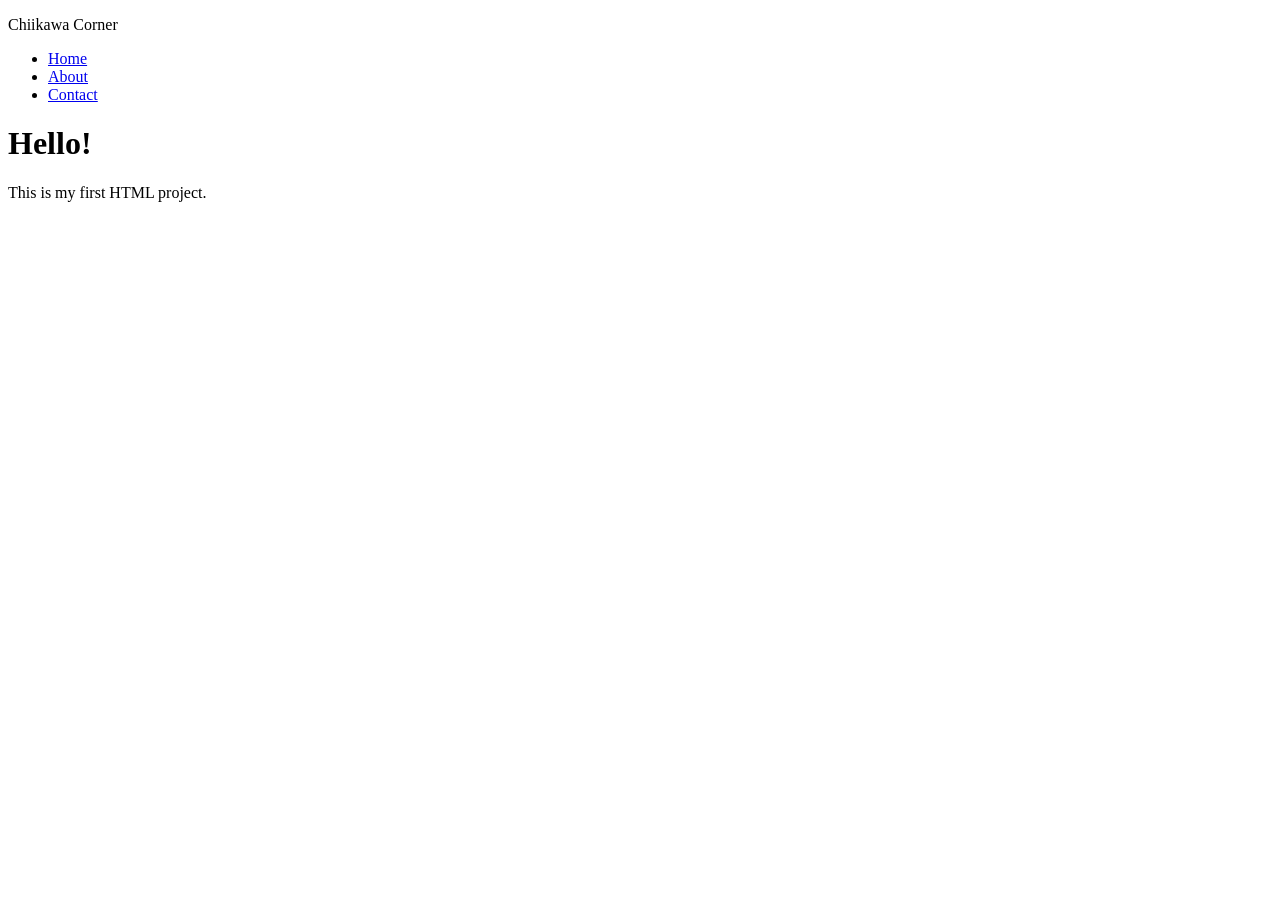
==== index.html @ 1ddcd7ef "First try" ====
<!DOCTYPE html>
<html lang="en">
<head>
    <meta charset="UTF-8">
    <meta name="viewport" content="width=device-width, initial-scale=1.0">
    <title>Chiikawa Corner - Home</title>
    <link rel="stylesheet" href="style.css">
</head>
<body>
    <header>
        <div class="container">
            <p class="name">Chiikawa Corner</p>
            <nav>
                <ul>
                    <li><a href="index.html">Home</a></li>
                    <li><a href="about.html">About</a></li>
                    <li><a href="contact.html">Contact</a></li>
                </ul>
        </div>
    </header>
    <h1>Hello!</h1>
    <p>This is my first HTML project.</p>
</body>
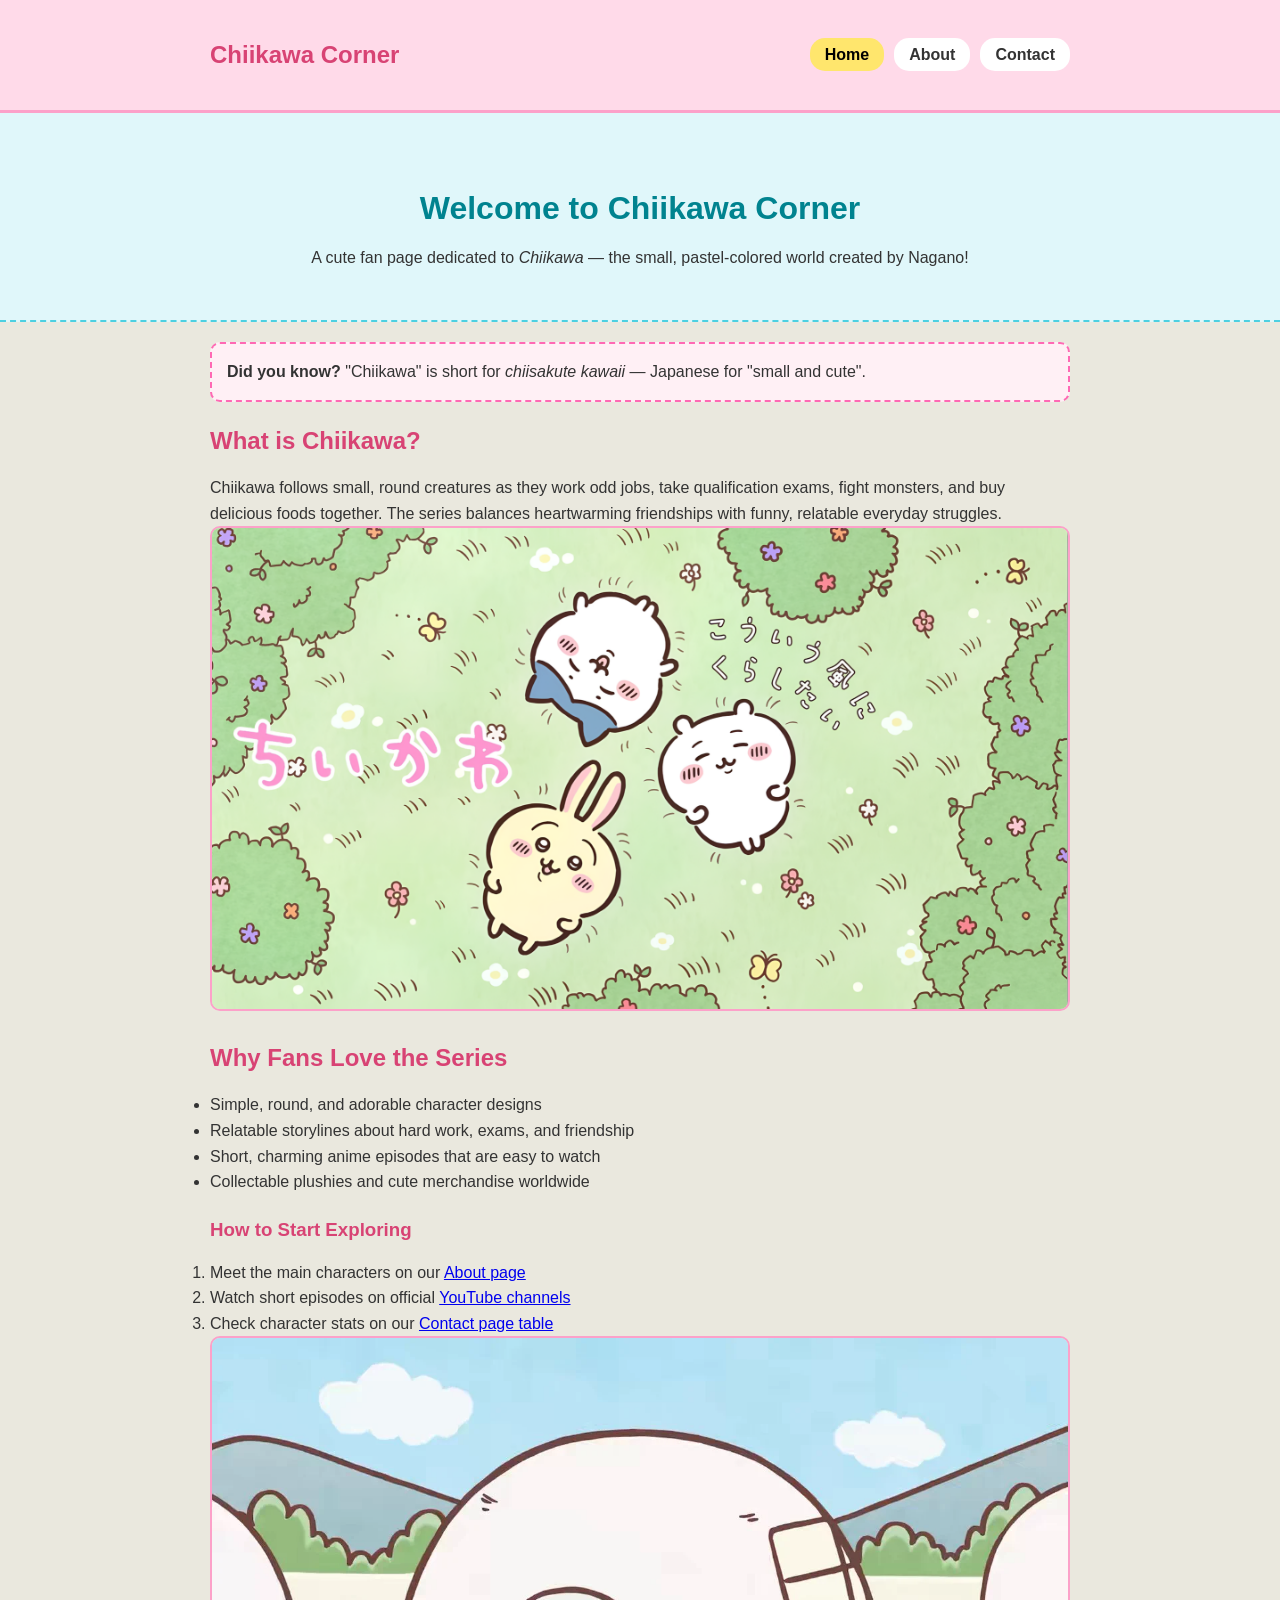
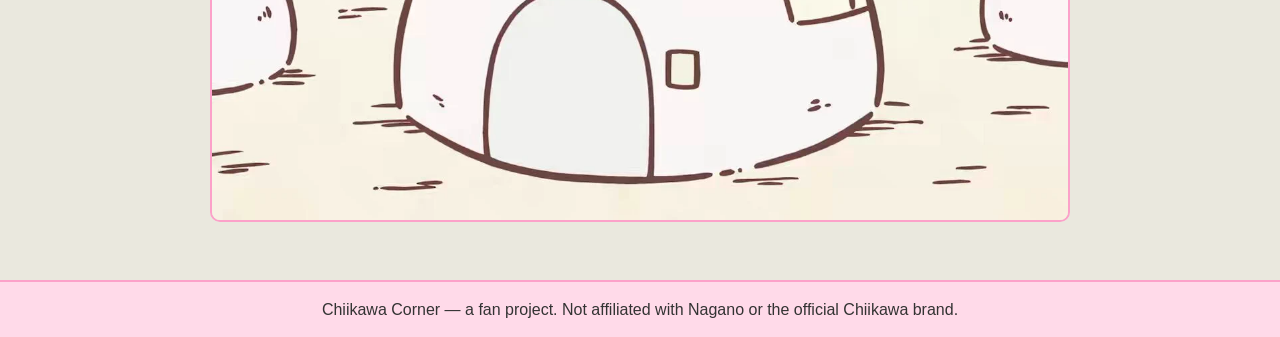
==== commit 9dc70560: "Final commit" ====
--- a/index.html
+++ b/index.html
@@ -4,20 +4,67 @@
     <meta charset="UTF-8">
     <meta name="viewport" content="width=device-width, initial-scale=1.0">
     <title>Chiikawa Corner - Home</title>
-    <link rel="stylesheet" href="style.css">
+    <link rel="stylesheet" href="css/style.css">
 </head>
 <body>
     <header>
         <div class="container">
-            <p class="name">Chiikawa Corner</p>
+            <p class="site-title">Chiikawa Corner</p>
             <nav>
                 <ul>
-                    <li><a href="index.html">Home</a></li>
+                    <li><a href="index.html" class="active">Home</a></li>
                     <li><a href="about.html">About</a></li>
                     <li><a href="contact.html">Contact</a></li>
                 </ul>
+            </nav>
         </div>
     </header>
-    <h1>Hello!</h1>
-    <p>This is my first HTML project.</p>
-</body>+
+    <div class="hero">
+        <div class="container"> 
+            <h1>Welcome to Chiikawa Corner</h1> 
+            <p>A cute fan page dedicated to <em>Chiikawa</em> — the small, pastel-colored world created by Nagano!</p> 
+        </div>
+    </div>
+
+    <main>
+        <div class="container"> 
+            <section id="intro-highlight">
+                <p><strong>Did you know?</strong> "Chiikawa" is short for <em>chiisakute kawaii</em> — Japanese for "small and cute".</p> 
+            </section>
+
+            <section class="info-section"> 
+                <h2>What is Chiikawa?</h2> 
+                <p>Chiikawa follows small, round creatures as they work odd jobs, take qualification exams, fight monsters, and buy delicious foods together. The series balances heartwarming friendships with funny, relatable everyday struggles.</p> 
+                <div class="image-center">
+                    <img src="images/friends-illustration.png" alt="Chiikawa, Hachiware, and Usagi together"> 
+                </div>
+            </section>
+
+            <section class="info-section"> 
+                <h2>Why Fans Love the Series</h2> 
+                <ul> 
+                    <li>Simple, round, and adorable character designs</li> 
+                    <li>Relatable storylines about hard work, exams, and friendship</li> 
+                    <li>Short, charming anime episodes that are easy to watch</li> 
+                    <li>Collectable plushies and cute merchandise worldwide</li> 
+                </ul>
+
+                <h3>How to Start Exploring</h3> 
+                <ol> 
+                    <li>Meet the main characters on our <a href="about.html">About page</a></li> 
+                    <li>Watch short episodes on official <a href="https://www.youtube.com/@ChiikawaStation/videos" target="_blank" rel="noopener">YouTube channels</a></li>
+                    <li>Check character stats on our <a href="contact.html">Contact page table</a></li> 
+                </ol> 
+                <div class="image-center">
+                    <img src="images/houses.png" alt="Chiikawa houses"> 
+                </div>
+            </section> 
+        </div> 
+    </main> 
+
+    <footer> 
+        <p>Chiikawa Corner — a fan project. Not affiliated with Nagano or the official Chiikawa brand.</p> 
+    </footer>
+</body>
+</html>
--- a/css/style.css
+++ b/css/style.css
@@ -0,0 +1,257 @@
+
+* {
+    box-sizing: border-box;
+    margin: 0;
+    padding: 0;
+}
+
+body {
+    font-family: Arial, sans-serif;
+    background-color: #eae8de;
+    color: #333;
+    line-height: 1.6;
+}
+
+.container {
+    max-width: 900px;
+    margin: 0 auto;
+    padding: 20px;
+}
+
+
+header {
+    background-color: #ffdae9;
+    padding: 1rem 0;
+    border-bottom: 3px solid #fca1c9;
+}
+
+header .container {
+    display: flex;
+    justify-content: space-between;
+    align-items: center;
+}
+
+.site-title {
+    font-size: 1.5rem;
+    font-weight: bold;
+    color: #d84374;
+}
+
+nav ul {
+    list-style: none;
+    display: flex;
+    gap: 10px;
+}
+
+nav a {
+    text-decoration: none;
+    color: #333;
+    background-color: white;
+    padding: 8px 15px;
+    border-radius: 15px;
+    font-weight: bold;
+}
+
+
+nav a:hover, nav a.active {
+    background-color: #ffe66d;
+    color: black;
+}
+
+
+.hero {
+    background-color: #e0f7fa;
+    text-align: center;
+    padding: 30px 20px;
+    border-bottom: 2px dashed #4dd0e1;
+}
+
+.hero h1 {
+    color: #00838f;
+    margin-bottom: 10px;
+}
+
+
+h1, h2, h3 {
+    color: #d84374;
+    margin-bottom: 15px;
+    margin-top: 20px;
+}
+
+
+#intro-highlight {
+    background-color: #fff0f5;
+    border: 2px dashed rgb(255, 105, 180);
+    padding: 15px;
+    border-radius: 10px;
+    margin-bottom: 20px;
+}
+
+
+.character-grid {
+    display: flex;
+    gap: 15px;
+    flex-wrap: wrap;
+    margin: 20px 0;
+}
+
+.character-card {
+    flex: 1;
+    min-width: 250px;
+    background-color: white;
+    border: 2px solid #fca1c9;
+    border-radius: 12px;
+    padding: 15px;
+}
+
+.chiikawa-card { background-color: #fff8fa; }
+.hachiware-card { background-color: #f4f8ff; border-color: #90caf9; }
+.usagi-card { background-color: #fffde7; border-color: #ffe082; }
+
+.card-image {
+    text-align: center;
+    margin-bottom: 12px;
+}
+
+.card-image img {
+    max-height: 120px;
+    width: auto;
+    border: none;
+    background: transparent;
+}
+
+.badge {
+    background-color: #d84374;
+    color: white;
+    font-size: 0.8rem;
+    padding: 2px 8px;
+    border-radius: 8px;
+}
+
+
+img {
+    max-width: 100%;
+    height: auto;
+    border-radius: 10px;
+    border: 2px solid #fca1c9;
+}
+
+figure {
+    text-align: center;
+    background: white;
+    padding: 10px;
+    border-radius: 10px;
+    margin: 20px 0;
+}
+
+figcaption {
+    font-style: italic;
+    color: #666;
+    margin-top: 5px;
+}
+
+blockquote {
+    background-color: #eef7ff;
+    border-left: 5px solid rgb(74, 144, 226); 
+    padding: 10px 15px;
+    margin: 20px 0;
+}
+
+.media-frame {
+    margin: 20px 0;
+}
+
+
+table {
+    width: 100%;
+    border-collapse: collapse;
+    margin: 20px 0;
+    background: white;
+}
+
+caption {
+    font-weight: bold;
+    color: #d84374;
+    text-align: left;
+    margin-bottom: 5px;
+}
+
+th, td {
+    padding: 10px;
+    border: 1px solid #ffd1dc;
+    text-align: left;
+}
+
+thead tr {
+    background-color: #ffc0cb;
+}
+
+tbody tr:nth-child(even) {
+    background-color: #fff9fb;
+}
+
+
+fieldset {
+    border: 2px solid #fca1c9;
+    border-radius: 10px;
+    padding: 15px;
+    margin-bottom: 15px;
+    background: white;
+}
+
+legend {
+    color: #d84374;
+    font-weight: bold;
+    padding: 0 5px;
+}
+
+.field {
+    margin-bottom: 12px;
+    display: flex;
+    flex-direction: column;
+}
+
+.field label {
+    font-weight: bold;
+    margin-bottom: 4px;
+}
+
+input[type="text"],
+input[type="email"],
+input[type="date"],
+input[type="number"],
+textarea {
+    padding: 8px;
+    border: 1px solid #ccc;
+    border-radius: 5px;
+}
+
+
+input:focus, textarea:focus {
+    outline: none;
+    border-color: #d84374;
+    background-color: #fff0f5;
+}
+
+button[type="submit"] {
+    background-color: #fca1c9;
+    color: white;
+    border: none;
+    padding: 10px 20px;
+    font-weight: bold;
+    border-radius: 15px;
+    cursor: pointer;
+}
+
+button[type="submit"]:hover {
+    background-color: #d84374;
+}
+
+
+footer {
+    background-color: #ffdae9;
+    text-align: center;
+    padding: 15px;
+    margin-top: 30px;
+    border-top: 2px solid #fca1c9;
+}
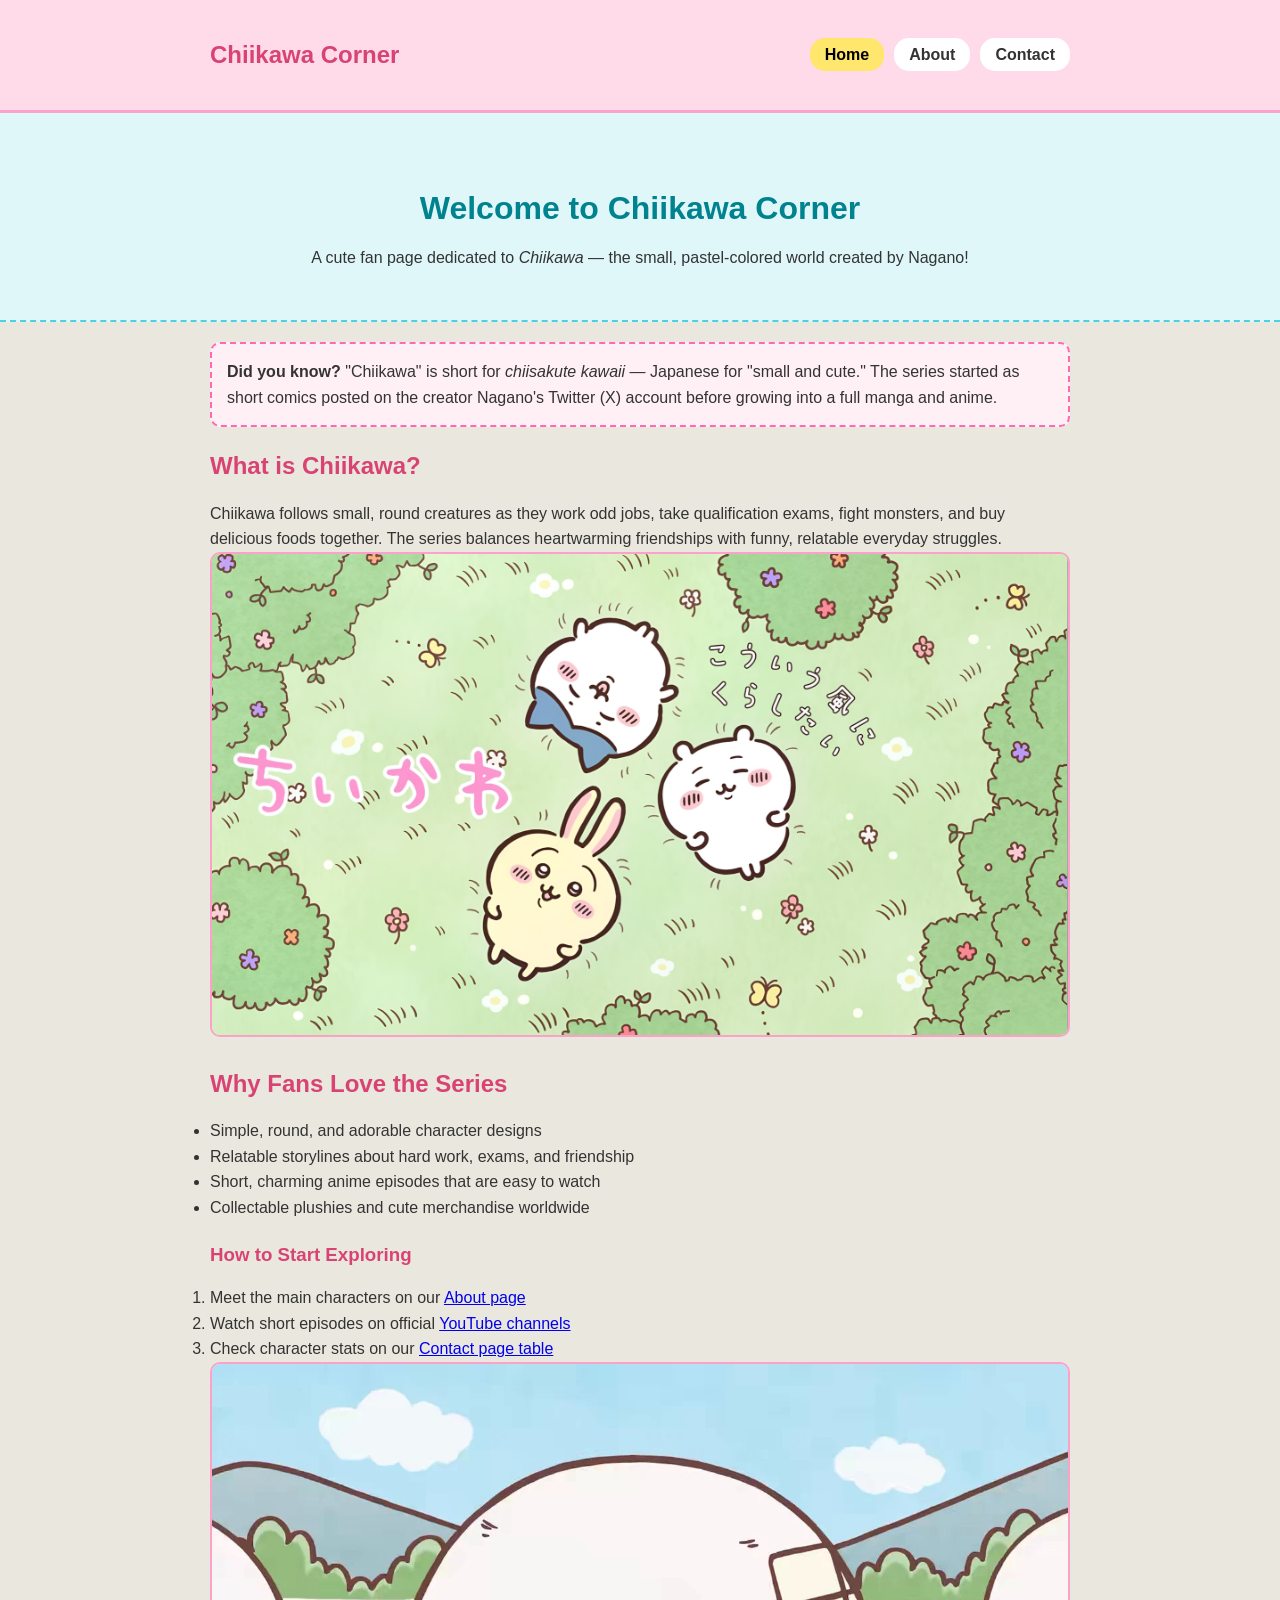
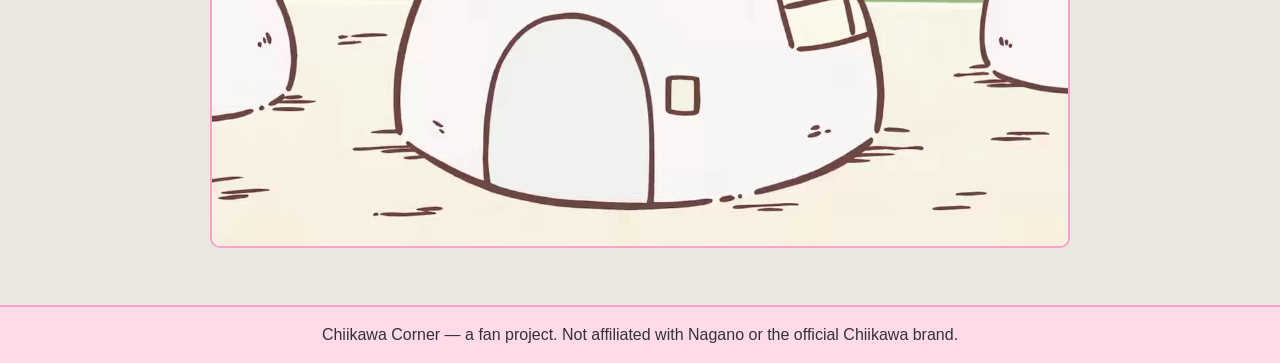
==== commit 60009161: "Minor changes" ====
--- a/index.html
+++ b/index.html
@@ -29,10 +29,9 @@
 
     <main>
         <div class="container"> 
-            <section id="intro-highlight">
-                <p><strong>Did you know?</strong> "Chiikawa" is short for <em>chiisakute kawaii</em> — Japanese for "small and cute".</p> 
-            </section>
-
+            <div id="intro-highlight">
+                <p><strong>Did you know?</strong> "Chiikawa" is short for <em>chiisakute kawaii</em> — Japanese for "small and cute." The series started as short comics posted on the creator Nagano's Twitter (X) account before growing into a full manga and anime.</p>
+            </div>
             <section class="info-section"> 
                 <h2>What is Chiikawa?</h2> 
                 <p>Chiikawa follows small, round creatures as they work odd jobs, take qualification exams, fight monsters, and buy delicious foods together. The series balances heartwarming friendships with funny, relatable everyday struggles.</p> 
--- a/css/style.css
+++ b/css/style.css
@@ -158,9 +158,17 @@
 }
 
 .media-frame {
-    margin: 20px 0;
-}
-
+  border: 3px solid var(--mint);
+  border-radius: var(--radius);
+  overflow: hidden;
+}
+
+.media-frame iframe {
+  width: 100%;
+  height: 360px;
+  border: 0;
+  display: block;
+}
 
 table {
     width: 100%;
